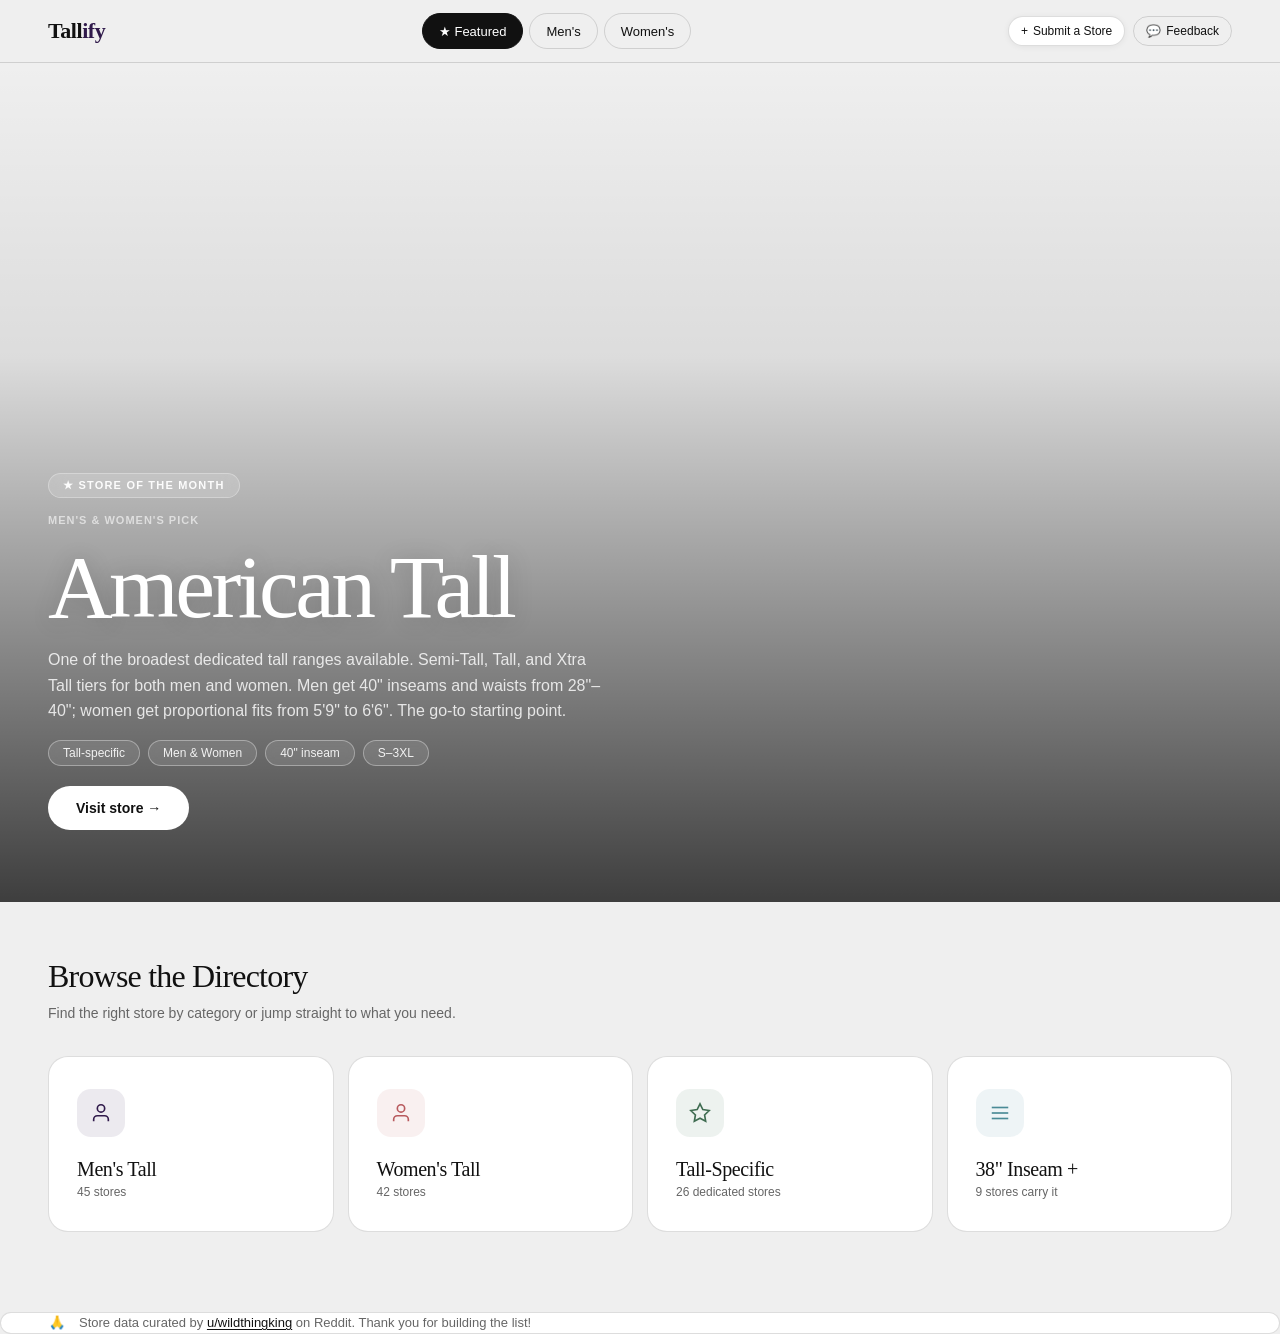
==== index.html @ 802a8b24 "Redirect index.html to directory and add .gitignore - index.html now redirects to tall-directory.htm" ====
<!DOCTYPE html>
<html lang="en">
<head>
    <meta charset="UTF-8">
    <meta http-equiv="refresh" content="0;url=tall-directory.html">
    <title>Tallfind - Redirecting</title>
</head>
<body>
    <p>Redirecting to <a href="tall-directory.html">Tallfind</a>...</p>
</body>
</html>
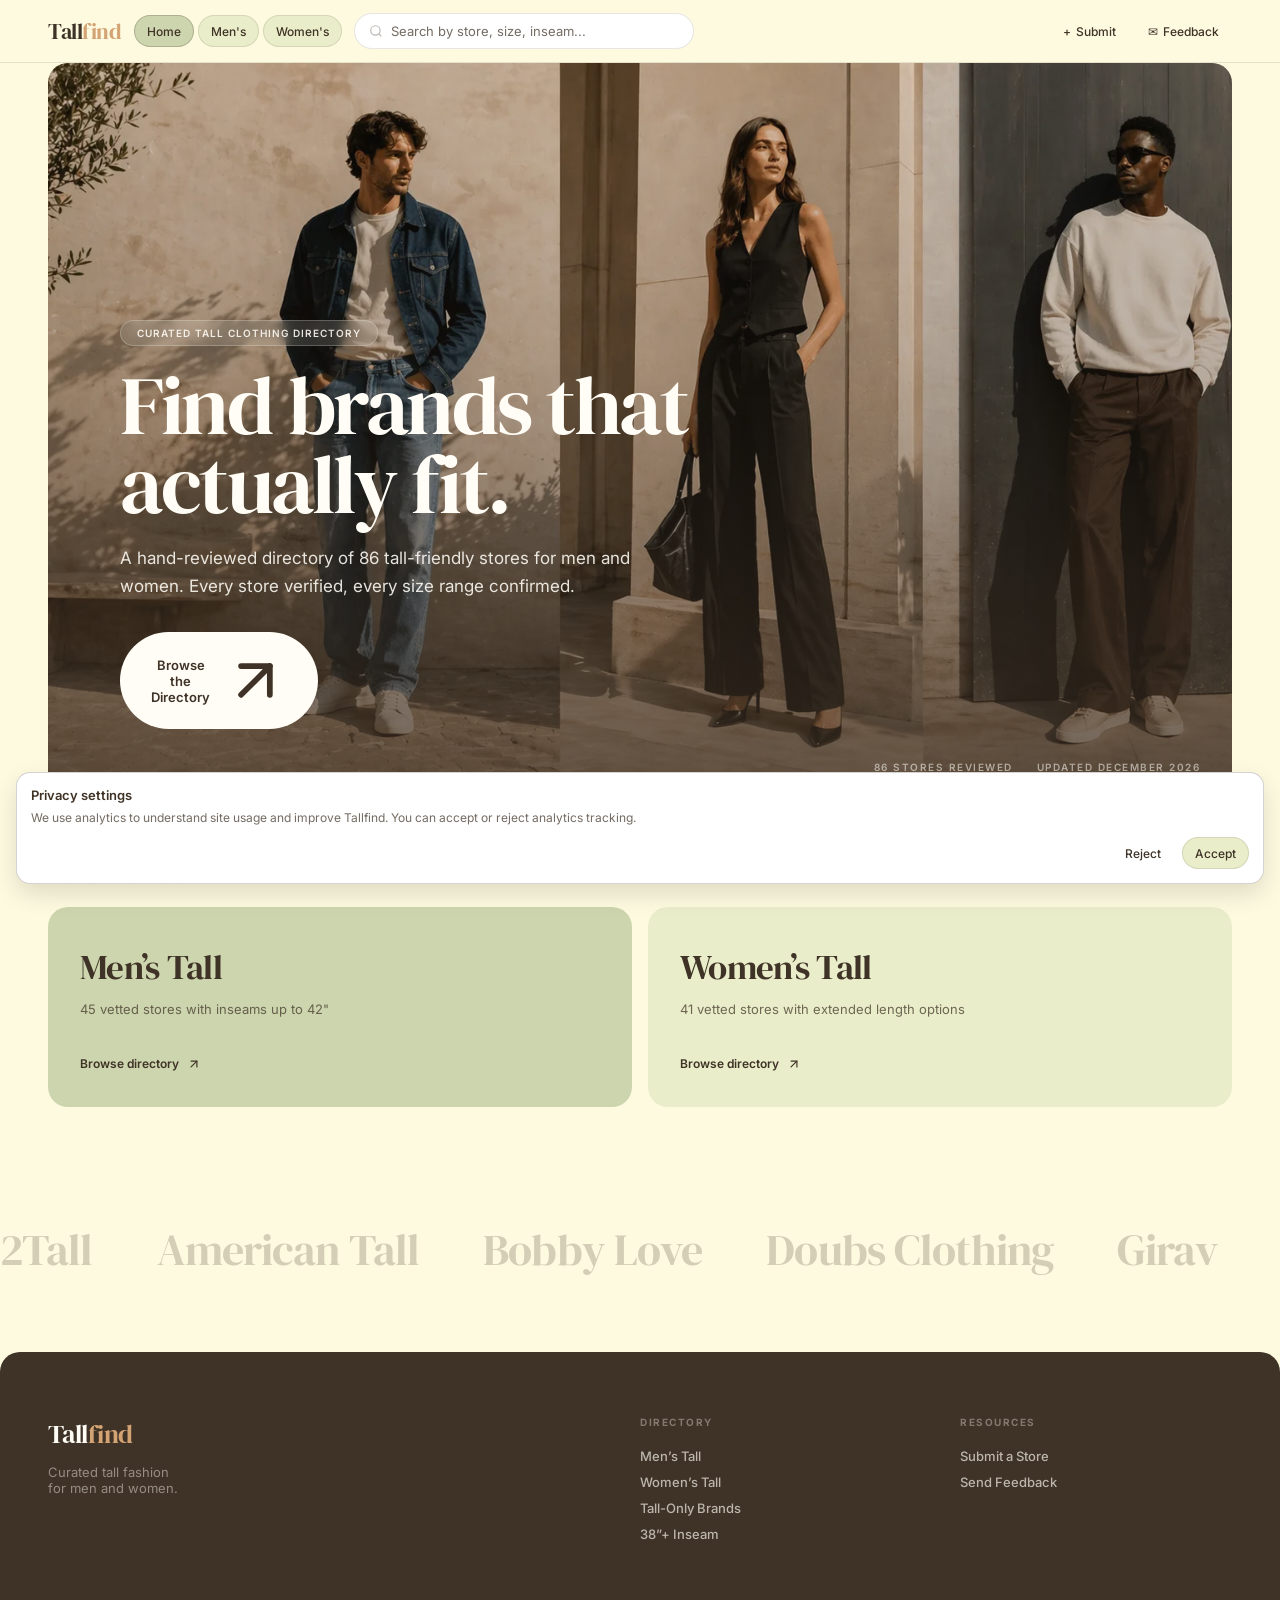
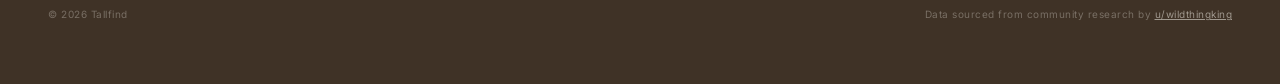
==== commit ad588e17: "Add affiliate URL transform and unified outbound-click tracking Scaffolds monetization without any u" ====
--- a/index.html
+++ b/index.html
@@ -2,10 +2,274 @@
 <html lang="en">
 <head>
     <meta charset="UTF-8">
-    <meta http-equiv="refresh" content="0;url=tall-directory.html">
-    <title>Tallfind - Redirecting</title>
+    <meta name="viewport" content="width=device-width, initial-scale=1.0">
+    <meta name="description" id="metaDesc" content="A hand-reviewed directory of tall-friendly clothing stores for men and women. Every store verified, every size range confirmed.">
+    <meta name="theme-color" content="#fefae0">
+    <link rel="canonical" href="https://tallfind.com/">
+    <meta property="og:title" content="Tallfind | Reviewed Tall Clothing Directory">
+    <meta property="og:description" id="ogDesc" content="A hand-reviewed directory of tall-friendly clothing stores for men and women. Every store verified, every size range confirmed.">
+    <meta property="og:type" content="website">
+    <meta property="og:url" content="https://tallfind.com/">
+    <meta property="og:image" content="https://tallfind.com/assets/og-image.jpg">
+    <meta property="og:image:width" content="1200">
+    <meta property="og:image:height" content="630">
+    <meta property="og:image:alt" content="Tall fashion — Tallfind directory preview">
+    <meta name="twitter:card" content="summary_large_image">
+    <meta name="twitter:title" content="Tallfind | Reviewed Tall Clothing Directory">
+    <meta name="twitter:description" content="A hand-reviewed directory of tall-friendly clothing stores for men and women. Every store verified, every size range confirmed.">
+    <meta name="twitter:image" content="https://tallfind.com/assets/og-image.jpg">
+    <link rel="icon" href="data:image/svg+xml,<svg xmlns='http://www.w3.org/2000/svg' viewBox='0 0 100 100'><text y='.9em' font-size='90'>📏</text></svg>">
+    <title>Tallfind | Reviewed Tall Clothing Directory</title>
+    <link rel="preconnect" href="https://fonts.googleapis.com">
+    <link rel="preconnect" href="https://fonts.gstatic.com" crossorigin>
+    <link href="https://fonts.googleapis.com/css2?family=DM+Serif+Display&family=Inter:wght@400;500;600&display=swap" rel="stylesheet" media="print" onload="this.media='all'">
+    <noscript><link href="https://fonts.googleapis.com/css2?family=DM+Serif+Display&family=Inter:wght@400;500;600&display=swap" rel="stylesheet"></noscript>
+    <!-- Google tag (gtag.js) -->
+    <script async src="https://www.googletagmanager.com/gtag/js?id=G-98C0R7CN01"></script>
+    <script>
+        window.dataLayer = window.dataLayer || [];
+        function gtag() { dataLayer.push(arguments); }
+        gtag('js', new Date());
+        gtag('consent', 'default', {
+            ad_storage: 'denied',
+            analytics_storage: 'denied',
+            ad_user_data: 'denied',
+            ad_personalization: 'denied'
+        });
+    </script>
+    <link rel="stylesheet" href="assets/styles.css">
 </head>
 <body>
-    <p>Redirecting to <a href="tall-directory.html">Tallfind</a>...</p>
+
+<header>
+    <button class="logo" onclick="switchTab('home');window.scrollTo(0,0)" aria-label="Tallfind home">Tall<em>find</em></button>
+    <nav class="header-nav" role="tablist" aria-label="Directory sections">
+        <button class="pill pill-sm on" id="tab-home"  role="tab" aria-selected="true"  onclick="switchTab('home')">Home</button>
+        <button class="pill pill-sm"    id="tab-men"   role="tab" aria-selected="false" onclick="switchTab('men')">Men's</button>
+        <button class="pill pill-sm"    id="tab-women" role="tab" aria-selected="false" onclick="switchTab('women')">Women's</button>
+    </nav>
+    <div class="search-wrap">
+        <svg width="14" height="14" viewBox="0 0 24 24" fill="none" stroke="currentColor" stroke-width="2" aria-hidden="true"><circle cx="11" cy="11" r="8"/><path d="m21 21-4.35-4.35"/></svg>
+        <label for="searchInput" class="sr-only">Search stores</label>
+        <input type="text" id="searchInput" placeholder="Search by store, size, inseam...">
+    </div>
+    <div class="header-actions">
+        <button class="pill pill-ghost pill-sm" onclick="openModal()">+<span class="btn-label"> Submit</span></button>
+        <button class="pill pill-ghost pill-sm" onclick="openFeedback()">&#x2709;<span class="btn-label"> Feedback</span></button>
+    </div>
+</header>
+
+<!-- HOMEPAGE -->
+<div id="homepageSection">
+    <div id="homepageContent">
+        <noscript>
+            <div class="wrap" style="padding-top:32px">
+                <h1 style="font-family:var(--serif);font-size:2.4rem;letter-spacing:-0.03em;margin-bottom:12px">Find tall clothing brands that actually fit.</h1>
+                <p style="color:var(--muted);max-width:600px;line-height:1.6">A hand-reviewed directory of tall-friendly clothing stores for men and women. Every store verified, every size range confirmed. Enable JavaScript to browse the full directory.</p>
+            </div>
+        </noscript>
+    </div>
+</div>
+
+<div class="wrap">
+    <!-- DIRECTORY -->
+    <main id="mainContent" style="display:none">
+        <div class="dir-hero">
+            <h1 class="dir-title" id="dirTitle">Men's Tall</h1>
+            <p class="dir-meta" id="dirMeta"></p>
+        </div>
+
+        <div class="toolbar">
+            <div class="filter-pills">
+                <button class="pill pill-sm on"  id="f-all"          onclick="toggleFilter('all')">All</button>
+                <button class="pill pill-sm"     id="f-tallSpecific"  onclick="toggleFilter('tallSpecific')">Tall-Only ★</button>
+                <button class="pill pill-sm"     id="f-hasTops"       onclick="toggleFilter('hasTops')">Tops</button>
+                <button class="pill pill-sm"     id="f-hasBottoms"    onclick="toggleFilter('hasBottoms')">Bottoms</button>
+                <button class="pill pill-sm"     id="f-favorites"     onclick="toggleFilter('favorites')">&#x2665; Saved</button>
+            </div>
+            <div class="toolbar-right">
+                <label class="sr-only" for="sortSelect">Sort stores</label>
+                <select id="sortSelect" class="form-select sort-select" aria-label="Sort stores">
+                    <option value="tall">Tall-only first</option>
+                    <option value="az">A–Z (flat)</option>
+                    <option value="inseam">Longest inseam</option>
+                </select>
+                <span class="store-count" id="storeCount"></span>
+                <button class="clear-btn" id="clearBtn" style="display:none" onclick="clearFilters()">Clear all</button>
+            </div>
+        </div>
+
+        <div class="inseam-row" id="inseamRow">
+            <span class="inseam-label">Min. inseam</span>
+            <button class="pill pill-sm on" data-ins="0"  onclick="setInseam(0)">Any</button>
+            <button class="pill pill-sm"    data-ins="34" onclick="setInseam(34)">34"+</button>
+            <button class="pill pill-sm"    data-ins="36" onclick="setInseam(36)">36"+</button>
+            <button class="pill pill-sm"    data-ins="38" onclick="setInseam(38)">38"+</button>
+            <button class="pill pill-sm"    data-ins="40" onclick="setInseam(40)">40"+</button>
+            <button class="pill pill-sm"    data-ins="42" onclick="setInseam(42)">42"+</button>
+        </div>
+
+        <div class="grid" id="storeGrid"></div>
+        <div class="no-results" id="noResults" style="display:none">No stores match your current filters. Try broadening your search or <button class="text-link" onclick="clearFilters()">clearing all filters</button>.</div>
+    </main>
+</div>
+
+<!-- SUBMIT MODAL -->
+<div class="modal-overlay" id="modalOverlay" aria-hidden="true" role="dialog" aria-labelledby="modalTitle">
+    <div class="modal">
+        <div class="modal-header">
+            <h2 class="modal-title" id="modalTitle">Submit a Store</h2>
+            <button class="modal-close" aria-label="Close" onclick="closeModal()">&#xd7;</button>
+        </div>
+        <p class="modal-sub">Know a store with genuine tall sizing that we're missing? Submit it below and our team will review it for inclusion.</p>
+        <div id="formSuccess" class="form-success">
+            Thank you!
+            <p>We'll review this store and add it to the directory if it meets our criteria.</p>
+        </div>
+        <form id="submitForm" action="https://formspree.io/f/mojpvnol" method="POST">
+            <div class="form-row">
+                <div class="form-group">
+                    <label class="form-label">Store Name *</label>
+                    <input class="form-input" name="store_name" placeholder="e.g. Gap" required>
+                </div>
+                <div class="form-group">
+                    <label class="form-label">Website URL *</label>
+                    <input class="form-input" name="url" type="url" placeholder="https://..." required>
+                </div>
+            </div>
+            <div class="form-row">
+                <div class="form-group">
+                    <label class="form-label">Section</label>
+                    <select class="form-select" name="section">
+                        <option value="men">Men's</option>
+                        <option value="women">Women's</option>
+                        <option value="both">Both</option>
+                    </select>
+                </div>
+                <div class="form-group">
+                    <label class="form-label">Max Inseam / Bottom Sizes</label>
+                    <input class="form-input" name="inseam" placeholder='e.g. 38" or sizes 0-20'>
+                </div>
+            </div>
+            <div class="form-group">
+                <label class="form-label">Tall Top Sizes</label>
+                <input class="form-input" name="top_sizes" placeholder="e.g. Tall S-3XL">
+            </div>
+            <label class="form-check">
+                <input type="checkbox" name="tall_specific" value="yes">
+                <span>This store is tall-specific (entire store designed for tall people)</span>
+            </label>
+            <div class="form-group">
+                <label class="form-label">Notes</label>
+                <textarea class="form-textarea" name="notes" placeholder="Anything else worth knowing: quality, selection gaps, international shipping, etc."></textarea>
+            </div>
+            <button type="submit" class="form-submit">Submit Store</button>
+            <p class="form-note">All submissions are reviewed before being added. No account required.</p>
+        </form>
+    </div>
+</div>
+
+<!-- FEEDBACK MODAL -->
+<div class="modal-overlay" id="feedbackOverlay" aria-hidden="true" role="dialog" aria-labelledby="feedbackTitle">
+    <div class="modal">
+        <div class="modal-header">
+            <h2 class="modal-title" id="feedbackTitle">Site Feedback</h2>
+            <button class="modal-close" aria-label="Close" onclick="closeFeedback()">&#xd7;</button>
+        </div>
+        <p class="modal-sub">Found an error, missing a store, or have an idea to improve Tallfind? We'd love to hear it.</p>
+        <div id="feedbackSuccess" class="form-success">
+            Feedback received
+            <p>Thank you for helping improve Tallfind.</p>
+        </div>
+        <form id="feedbackForm" action="https://formspree.io/f/xgopvljl" method="POST">
+            <input type="hidden" name="_subject" value="Tallfind Feedback">
+            <div class="form-group">
+                <label class="form-label">What kind of feedback?</label>
+                <select class="form-select" name="type">
+                    <option value="suggestion">Suggestion</option>
+                    <option value="missing_store">Missing store</option>
+                    <option value="wrong_info">Wrong info</option>
+                    <option value="bug">Bug or broken link</option>
+                    <option value="other">Other</option>
+                </select>
+            </div>
+            <div class="form-group">
+                <label class="form-label">Your feedback *</label>
+                <textarea class="form-textarea" name="feedback" placeholder="Tell us what's on your mind..." required></textarea>
+            </div>
+            <div class="form-group">
+                <label class="form-label">Email (optional, if you'd like a reply)</label>
+                <input class="form-input" name="email" type="email" placeholder="you@example.com">
+            </div>
+            <button type="submit" class="form-submit">Send Feedback</button>
+        </form>
+    </div>
+</div>
+
+<!-- CONSENT BANNER -->
+<div id="consentBanner" class="consent-banner" role="dialog" aria-live="polite" aria-label="Analytics consent">
+    <div class="consent-title">Privacy settings</div>
+    <div class="consent-text">
+        We use analytics to understand site usage and improve Tallfind. You can accept or reject analytics tracking.
+    </div>
+    <div class="consent-actions">
+        <button id="consentReject" class="pill pill-sm pill-ghost" type="button">Reject</button>
+        <button id="consentAccept" class="pill pill-sm" type="button">Accept</button>
+    </div>
+</div>
+
+<script>
+    (function () {
+        var KEY = 'tallfind_analytics_consent';
+        var GA_ID = 'G-98C0R7CN01';
+        var banner = document.getElementById('consentBanner');
+        var configured = false;
+
+        function hideBanner() {
+            if (banner) banner.classList.remove('open');
+        }
+
+        function configureGA() {
+            if (configured) return;
+            configured = true;
+            gtag('config', GA_ID);
+        }
+
+        function setConsent(choice) {
+            localStorage.setItem(KEY, choice);
+            if (choice === 'accepted') {
+                gtag('consent', 'update', {
+                    analytics_storage: 'granted'
+                });
+                configureGA();
+            } else {
+                gtag('consent', 'update', {
+                    ad_storage: 'denied',
+                    analytics_storage: 'denied',
+                    ad_user_data: 'denied',
+                    ad_personalization: 'denied'
+                });
+            }
+            hideBanner();
+        }
+
+        var saved = localStorage.getItem(KEY);
+        if (saved === 'accepted') {
+            setConsent('accepted');
+        } else if (saved === 'rejected') {
+            setConsent('rejected');
+        } else if (banner) {
+            banner.classList.add('open');
+        }
+
+        var acceptBtn = document.getElementById('consentAccept');
+        var rejectBtn = document.getElementById('consentReject');
+        if (acceptBtn) acceptBtn.addEventListener('click', function () { setConsent('accepted'); });
+        if (rejectBtn) rejectBtn.addEventListener('click', function () { setConsent('rejected'); });
+    })();
+</script>
+
+<script src="assets/affiliate.js"></script>
+<script src="assets/app.js"></script>
 </body>
 </html>
--- a/assets/styles.css
+++ b/assets/styles.css
@@ -0,0 +1,517 @@
+:root {
+            --bg: #fefae0;
+            --surface: #ffffff;
+            --text: #3f3226;
+            --muted: rgba(63,50,38,0.72);
+            --border: rgba(63,50,38,0.12);
+            --border-strong: rgba(63,50,38,0.22);
+            --sage: #ccd5ae;
+            --beige: #e9edc9;
+            --papaya: #faedcd;
+            --bronze: #d4a373;
+            --serif: 'DM Serif Display', serif;
+            --sans: 'Inter', sans-serif;
+            --pill: 999px;
+            --card-r: 20px;
+            --transition: transform 0.25s cubic-bezier(0.2,0.8,0.2,1),
+                          background-color 0.25s cubic-bezier(0.2,0.8,0.2,1),
+                          border-color 0.25s cubic-bezier(0.2,0.8,0.2,1),
+                          color 0.25s cubic-bezier(0.2,0.8,0.2,1);
+        }
+        *, *::before, *::after { box-sizing: border-box; margin: 0; padding: 0; }
+        .sr-only { position: absolute; width: 1px; height: 1px; padding: 0; margin: -1px; overflow: hidden; clip: rect(0,0,0,0); border: 0; }
+        body {
+            background: var(--bg); color: var(--text);
+            font-family: var(--sans); -webkit-font-smoothing: antialiased;
+            min-height: 100vh; padding-top: 63px;
+        }
+        .wrap { max-width: 1280px; margin: 0 auto; padding: 0 48px; }
+
+        /* ── PILLS ─────────────────────────────── */
+        .pill {
+            display: inline-flex; align-items: center; justify-content: center; gap: 5px;
+            height: 36px; padding: 0 14px; border-radius: var(--pill);
+            font-family: var(--sans); font-size: 12px; font-weight: 500;
+            border: 1px solid var(--border); background: var(--beige); color: var(--text);
+            cursor: pointer; transition: var(--transition); white-space: nowrap;
+            text-decoration: none; user-select: none;
+        }
+        .pill:hover { border-color: var(--border-strong); background: var(--papaya); }
+        .pill.on   { background: var(--sage); border-color: var(--border-strong); }
+        .pill-sm   { height: 32px; padding: 0 12px; font-size: 12px; }
+        .pill-ghost { background: transparent; border-color: transparent; }
+        .pill-ghost:hover { background: var(--papaya); border-color: var(--border); }
+
+        /* ── HEADER ────────────────────────────── */
+        header {
+            display: flex; align-items: center;
+            padding: 0 48px; gap: 12px; height: 63px;
+            position: fixed; top: 0; left: 0; right: 0; z-index: 200;
+            background: var(--bg); border-bottom: 1px solid var(--border);
+        }
+        .logo {
+            font-family: var(--serif); font-weight: 400; font-size: 22px;
+            letter-spacing: -0.02em; color: var(--text); background: none;
+            border: none; cursor: pointer; padding: 0; text-decoration: none;
+            flex-shrink: 0;
+        }
+        .logo em { color: var(--bronze); font-style: normal; }
+        .header-nav { display: flex; gap: 4px; flex-shrink: 0; }
+        .search-wrap {
+            display: flex; align-items: center; gap: 8px;
+            height: 36px; padding: 0 14px; border-radius: var(--pill);
+            border: 1px solid var(--border); background: var(--surface);
+            transition: var(--transition); flex: 1; max-width: 340px;
+        }
+        .search-wrap:focus-within { border-color: var(--bronze); background: #fffdf6; }
+        .search-wrap svg { opacity: 0.35; flex-shrink: 0; }
+        .search-wrap input {
+            border: none; outline: none; background: transparent;
+            font-family: var(--sans); font-size: 13px; color: var(--text);
+            width: 100%; min-width: 0;
+        }
+        .search-wrap input::placeholder { color: var(--muted); }
+        .header-actions { display: flex; align-items: center; gap: 6px; margin-left: auto; flex-shrink: 0; }
+
+        /* ── HOMEPAGE ──────────────────────────── */
+        #homepageSection { overflow: hidden; }
+
+        .hp-hero-section {
+            padding: 0 clamp(16px, 4vw, 48px);
+            margin-bottom: 72px;
+        }
+        .hp-hero {
+            position: relative; width: 100%; height: 82vh; min-height: 520px;
+            border-radius: var(--card-r); overflow: hidden; background: #d9d0c4;
+        }
+        .hp-hero-pic { display: contents; }
+        .hp-hero-img {
+            width: 100%; height: 100%; object-fit: cover;
+            object-position: center 30%;
+            filter: brightness(0.96) saturate(0.95);
+        }
+        .hp-hero-overlay {
+            position: absolute; inset: 0; pointer-events: none;
+            background: linear-gradient(to bottom, rgba(63,50,38,0.08) 0%, rgba(63,50,38,0.22) 40%, rgba(63,50,38,0.72) 100%);
+        }
+        .hp-hero-content {
+            position: absolute; inset: 0;
+            display: flex; flex-direction: column; justify-content: flex-end;
+            padding: clamp(28px, 6vw, 72px); color: #fffdf6;
+        }
+        .hp-hero-content h1 {
+            font-family: var(--serif); font-weight: 400;
+            font-size: clamp(2.6rem, 7vw, 5.2rem);
+            line-height: 0.95; letter-spacing: -0.03em;
+            max-width: 700px; margin-bottom: 20px;
+        }
+        .hp-hero-content p {
+            font-size: clamp(14px, 1.6vw, 17px); max-width: 520px;
+            opacity: 0.88; line-height: 1.65; margin-bottom: 32px;
+        }
+        .hp-pill {
+            display: inline-flex; align-items: center; gap: 8px;
+            padding: 6px 16px; border-radius: var(--pill);
+            font-size: 10px; font-weight: 600; letter-spacing: 0.1em; text-transform: uppercase;
+            background: rgba(255,253,246,0.14); border: 1px solid rgba(255,253,246,0.22);
+            backdrop-filter: blur(6px); color: rgba(255,253,246,0.88);
+            width: fit-content; margin-bottom: 20px;
+        }
+        .hp-cta {
+            display: inline-flex; align-items: center; gap: 8px;
+            padding: 14px 28px; border-radius: var(--pill);
+            font-family: var(--sans); font-size: 13px; font-weight: 600;
+            background: #fffdf6; color: var(--text); border: none;
+            cursor: pointer; transition: transform 0.2s, opacity 0.2s;
+            width: fit-content; text-decoration: none;
+        }
+        .hp-cta:hover { transform: translateY(-2px); opacity: 0.95; }
+        .hp-hero-meta {
+            position: absolute; bottom: 28px; right: 32px;
+            display: flex; gap: 24px;
+            font-size: 10px; text-transform: uppercase; letter-spacing: 0.15em;
+            font-weight: 600; color: rgba(255,253,246,0.55);
+        }
+
+        /* Section labels */
+        .hp-section-label {
+            max-width: 1280px; margin: 0 auto; padding: 0 48px 20px;
+            font-size: 11px; font-weight: 600; text-transform: uppercase;
+            letter-spacing: 0.12em; color: var(--bronze);
+            display: flex; align-items: center; gap: 14px;
+        }
+        .hp-section-label::after {
+            content: ''; flex: 1; height: 1px; background: var(--border);
+        }
+
+        /* Browse cards */
+        .hp-browse-grid {
+            max-width: 1280px; margin: 0 auto; padding: 0 48px 80px;
+            display: grid; grid-template-columns: 1fr 1fr; gap: 16px;
+        }
+        .hp-browse-card {
+            border-radius: var(--card-r); cursor: pointer;
+            padding: 36px 32px; display: flex; flex-direction: column;
+            justify-content: space-between; min-height: 200px;
+            transition: var(--transition); text-decoration: none; color: var(--text);
+        }
+        .hp-browse-card:hover { transform: translateY(-3px); }
+        .hp-browse-card-sage { background: var(--sage); }
+        .hp-browse-card-sand { background: var(--beige); }
+        .hp-browse-card-sage:hover { background: #c2ca9f; }
+        .hp-browse-card-sand:hover { background: #e3e8bf; }
+        .hp-browse-card h2 {
+            font-family: var(--serif); font-size: clamp(1.6rem, 3vw, 2.2rem);
+            font-weight: 400; letter-spacing: -0.02em; margin-bottom: 8px;
+        }
+        .hp-browse-card p {
+            font-size: 13px; color: var(--muted); line-height: 1.6; margin-bottom: 20px;
+        }
+        .hp-browse-cta {
+            display: inline-flex; align-items: center; gap: 8px;
+            font-size: 12px; font-weight: 600; margin-top: auto;
+        }
+        .hp-browse-cta svg { width: 14px; height: 14px; transition: transform 0.18s; }
+        .hp-browse-card:hover .hp-browse-cta svg { transform: translate(2px, -2px); }
+
+
+
+        /* Brand marquee */
+        .hp-marquee { overflow: hidden; padding: 32px 0 72px; }
+        .hp-marquee-track {
+            display: flex; white-space: nowrap; gap: 64px;
+            width: max-content;
+            animation: hp-scroll 60s linear infinite;
+            will-change: transform;
+        }
+        .hp-brand {
+            font-family: var(--serif); font-size: 44px; font-weight: 400;
+            color: var(--border-strong); letter-spacing: -0.02em;
+            transition: color 0.3s; flex-shrink: 0;
+        }
+        .hp-brand:hover { color: var(--bronze); }
+        @keyframes hp-scroll {
+            0% { transform: translateX(0); }
+            100% { transform: translateX(-50%); }
+        }
+
+        /* Footer */
+        .hp-footer {
+            background: var(--text); color: #fffdf6;
+            padding: clamp(40px, 5vw, 64px) clamp(24px, 4vw, 48px);
+            border-radius: var(--card-r) var(--card-r) 0 0;
+        }
+        .hp-footer-inner { max-width: 1280px; margin: 0 auto; }
+        .hp-footer-grid {
+            display: grid; grid-template-columns: 2fr 1fr 1fr;
+            gap: 48px;
+        }
+        .hp-footer-logo {
+            font-family: var(--serif); font-size: 26px; font-weight: 400;
+            letter-spacing: -0.02em;
+        }
+        .hp-footer-logo em { color: var(--bronze); font-style: normal; }
+        .hp-footer-brand p {
+            margin-top: 12px; font-size: 13px; color: rgba(255,253,246,0.45);
+        }
+        .hp-footer-col h5 {
+            font-size: 10px; text-transform: uppercase; letter-spacing: 0.15em;
+            margin-bottom: 20px; color: rgba(255,253,246,0.35);
+        }
+        .hp-footer-col ul { list-style: none; }
+        .hp-footer-col li {
+            margin-bottom: 10px; font-size: 13px; font-weight: 500;
+            color: rgba(255,253,246,0.65); cursor: pointer; transition: color 0.15s;
+        }
+        .hp-footer-col li:hover { color: #fffdf6; }
+        .hp-footer-bottom {
+            display: flex; justify-content: space-between; margin-top: 56px;
+            font-size: 10px; color: rgba(255,253,246,0.3); letter-spacing: 0.05em;
+        }
+        .text-link {
+            background: none; border: none; font: inherit; color: var(--text);
+            text-decoration: underline; text-underline-offset: 2px;
+            cursor: pointer; padding: 0;
+        }
+        .text-link:hover { color: var(--bronze); }
+
+        /* ── DIRECTORY HERO ────────────────────── */
+        .dir-hero { padding: 40px 0 32px; }
+        .dir-title {
+            font-family: var(--serif); font-weight: 400;
+            font-size: clamp(2rem, 4vw, 3rem);
+            line-height: 1.08; letter-spacing: -0.03em; margin-bottom: 10px;
+        }
+        .dir-meta { font-size: 14px; color: var(--muted); line-height: 1.6; max-width: 600px; }
+
+        /* ── TOOLBAR ───────────────────────────── */
+        .toolbar {
+            display: flex; justify-content: space-between; align-items: center;
+            gap: 14px; margin-bottom: 14px; flex-wrap: wrap;
+        }
+        .filter-pills { display: flex; gap: 6px; flex-wrap: wrap; }
+        .toolbar-right { display: flex; align-items: center; gap: 12px; flex-shrink: 0; }
+        select.sort-select {
+            width: auto;
+            min-width: 140px;
+            max-width: 200px;
+            height: 32px;
+            padding: 4px 10px;
+            font-size: 12px;
+            border-radius: var(--pill);
+        }
+        .store-count { font-size: 12px; color: var(--muted); font-weight: 500; white-space: nowrap; }
+        .clear-btn {
+            font-size: 12px; color: var(--muted); background: none; border: none;
+            font-family: var(--sans); cursor: pointer; text-decoration: underline;
+            text-underline-offset: 2px; padding: 0; transition: color 0.15s;
+        }
+        .clear-btn:hover { color: var(--text); }
+        .inseam-row {
+            display: flex; align-items: center; gap: 8px;
+            margin-bottom: 28px; flex-wrap: wrap;
+        }
+        .inseam-label { font-size: 12px; color: var(--muted); font-weight: 500; letter-spacing: 0.02em; }
+
+        /* ── GRID ──────────────────────────────── */
+        .grid {
+            display: grid;
+            grid-template-columns: repeat(auto-fill, minmax(300px, 1fr));
+            gap: 16px; padding-bottom: 80px;
+        }
+
+        /* ── SECTION BREAKS ───────────────────── */
+        .section-break {
+            grid-column: 1 / -1; padding: 24px 0 4px;
+            display: flex; align-items: center; gap: 16px;
+        }
+        .section-title {
+            font-family: var(--serif); font-size: 22px;
+            color: var(--bronze); letter-spacing: -0.02em; white-space: nowrap;
+        }
+        .section-line { height: 1px; flex: 1; background: var(--border); }
+
+        /* ── LINK CARD ────────────────────────── */
+        .card-wrap { position: relative; }
+        .link-card {
+            background: var(--surface); border-radius: var(--card-r);
+            padding: 24px; min-height: 180px;
+            display: flex; flex-direction: column;
+            text-decoration: none; color: inherit;
+            border: 1px solid var(--border);
+            transition: var(--transition); height: 100%;
+        }
+        .link-card:hover {
+            transform: translateY(-3px);
+            background: var(--papaya); border-color: var(--border-strong);
+        }
+        .link-card.featured-sage  { background: var(--sage); border-color: transparent; }
+        .link-card.featured-sand  { background: var(--beige); border-color: transparent; }
+        .link-card.featured-clay  { background: var(--papaya); border-color: transparent; }
+        .link-card.featured-sage:hover { background: #c2ca9f; }
+        .link-card.featured-sand:hover { background: #e3e8bf; }
+        .link-card.featured-clay:hover { background: #f3e0b9; }
+        .link-category {
+            font-size: 10px; font-weight: 600; text-transform: uppercase;
+            letter-spacing: 0.1em; color: var(--muted); margin-bottom: 10px;
+        }
+        .link-title {
+            font-family: var(--serif); font-size: 24px;
+            line-height: 1.08; letter-spacing: -0.02em; margin-bottom: 8px;
+        }
+        .link-description {
+            font-size: 13px; line-height: 1.6; color: var(--muted); margin-bottom: 14px;
+        }
+        .link-action {
+            display: inline-flex; align-items: center; gap: 8px;
+            font-size: 12px; font-weight: 600; margin-top: auto;
+        }
+        .link-action svg { width: 14px; height: 14px; flex-shrink: 0; transition: transform 0.18s; }
+        .link-card:hover .link-action svg { transform: translate(2px, -2px); }
+        .stats-row {
+            display: flex; flex-wrap: wrap; gap: 6px;
+            margin-top: 12px; padding-top: 12px;
+            border-top: 1px solid var(--border);
+        }
+        .link-card.featured-sage .stats-row,
+        .link-card.featured-sand .stats-row,
+        .link-card.featured-clay .stats-row { border-top-color: rgba(63,50,38,0.14); }
+        .stat {
+            font-size: 11px; font-weight: 500;
+            padding: 4px 10px; border-radius: var(--pill);
+            background: rgba(255,255,255,0.55); border: 1px solid rgba(63,50,38,0.1);
+        }
+        .link-card.featured-sage .stat,
+        .link-card.featured-sand .stat,
+        .link-card.featured-clay .stat { background: rgba(255,255,255,0.42); }
+        .stat-highlight { background: rgba(212,163,115,0.15); border-color: rgba(212,163,115,0.2); }
+
+        /* ── FAVORITES ────────────────────────── */
+        .fav-btn {
+            position: absolute; top: 14px; right: 14px; z-index: 10;
+            width: 28px; height: 28px; border-radius: 50%;
+            background: rgba(255,255,255,0.75); border: 1px solid var(--border);
+            display: flex; align-items: center; justify-content: center;
+            cursor: pointer; font-size: 13px; color: var(--muted);
+            transition: var(--transition); line-height: 1;
+        }
+        .fav-btn:hover { transform: scale(1.1); background: var(--surface); border-color: var(--border-strong); }
+        .fav-btn.active { color: #c0392b; border-color: #c0392b; background: var(--surface); }
+
+        .no-results { padding: 80px 0; text-align: center; color: var(--muted); font-size: 15px; }
+
+        /* ── FOCUS ────────────────────────────── */
+        .pill:focus-visible, .fav-btn:focus-visible, .modal-close:focus-visible,
+        .form-submit:focus-visible, .form-input:focus-visible, .form-select:focus-visible,
+        .form-textarea:focus-visible, .browse-card:focus-visible, .pick-card:focus-visible,
+        a.link-card:focus-visible, .logo:focus-visible, .featured-hz:focus-visible {
+            outline: 2px solid var(--bronze); outline-offset: 2px;
+        }
+
+        /* ── MODAL ─────────────────────────────── */
+        .modal-overlay {
+            position: fixed; inset: 0; background: rgba(63,50,38,0.4);
+            display: flex; align-items: center; justify-content: center;
+            z-index: 500; opacity: 0; pointer-events: none;
+            transition: opacity 0.2s;
+        }
+        .modal-overlay.open { opacity: 1; pointer-events: all; }
+        .modal {
+            background: var(--bg); width: 100%; max-width: 520px;
+            max-height: 90vh; overflow-y: auto;
+            margin: 20px; padding: 40px;
+            border: 1px solid var(--border); border-radius: var(--card-r);
+            transform: translateY(12px); transition: transform 0.2s;
+        }
+        .modal-overlay.open .modal { transform: translateY(0); }
+        .modal-header { display: flex; justify-content: space-between; align-items: flex-start; margin-bottom: 6px; }
+        .modal-title { font-family: var(--serif); font-size: 28px; font-weight: 400; letter-spacing: -0.02em; }
+        .modal-close {
+            background: none; border: 1px solid var(--border); width: 32px; height: 32px;
+            border-radius: 50%; cursor: pointer; font-size: 18px; color: var(--muted);
+            display: flex; align-items: center; justify-content: center; flex-shrink: 0;
+            transition: border-color 0.15s, color 0.15s;
+        }
+        .modal-close:hover { border-color: var(--text); color: var(--text); }
+        .modal-sub { font-size: 13px; color: var(--muted); margin-bottom: 28px; line-height: 1.5; }
+        .form-group { display: flex; flex-direction: column; gap: 6px; margin-bottom: 16px; }
+        .form-label { font-size: 11px; font-weight: 600; text-transform: uppercase; letter-spacing: 0.8px; color: var(--muted); }
+        .form-input, .form-select, .form-textarea {
+            width: 100%; padding: 10px 14px; border: 1px solid var(--border);
+            border-radius: var(--pill); background: var(--surface);
+            font-family: var(--sans); font-size: 13px; color: var(--text); outline: none;
+            transition: border-color 0.18s; -webkit-appearance: none;
+        }
+        .form-textarea { border-radius: 14px; resize: vertical; min-height: 80px; }
+        .form-input:focus, .form-select:focus, .form-textarea:focus { border-color: var(--text); }
+        .form-input::placeholder, .form-textarea::placeholder { color: var(--muted); }
+        .form-row { display: grid; grid-template-columns: 1fr 1fr; gap: 12px; }
+        .form-check { display: flex; align-items: center; gap: 10px; margin-bottom: 16px; cursor: pointer; }
+        .form-check input[type=checkbox] { width: 16px; height: 16px; accent-color: var(--bronze); cursor: pointer; }
+        .form-check span { font-size: 13px; }
+        .form-submit {
+            width: 100%; height: 44px; border-radius: var(--pill);
+            background: var(--sage); color: var(--text); border: none;
+            font-family: var(--sans); font-size: 14px; font-weight: 500;
+            cursor: pointer; transition: opacity 0.15s; margin-top: 8px;
+        }
+        .form-submit:hover { opacity: 0.85; }
+        .form-note { font-size: 11px; color: var(--muted); text-align: center; margin-top: 10px; line-height: 1.5; }
+        .form-note a { color: var(--text); }
+        .form-success {
+            text-align: center; padding: 24px 0;
+            font-family: var(--serif); font-size: 22px; font-weight: 500; display: none;
+        }
+        .form-success p { font-family: var(--sans); font-size: 13px; color: var(--muted); margin-top: 6px; font-weight: 400; }
+
+        /* ── CONSENT BANNER ───────────────────── */
+        .consent-banner {
+            position: fixed;
+            left: 16px;
+            right: 16px;
+            bottom: 16px;
+            z-index: 1000;
+            background: var(--surface);
+            border: 1px solid var(--border-strong);
+            border-radius: 14px;
+            box-shadow: 0 10px 24px rgba(0, 0, 0, 0.12);
+            padding: 14px;
+            display: none;
+        }
+        .consent-banner.open { display: block; }
+        .consent-title {
+            font-size: 13px;
+            font-weight: 600;
+            margin-bottom: 6px;
+        }
+        .consent-text {
+            font-size: 12px;
+            color: var(--muted);
+            line-height: 1.5;
+            margin-bottom: 10px;
+        }
+        .consent-actions {
+            display: flex;
+            gap: 8px;
+            justify-content: flex-end;
+            flex-wrap: wrap;
+        }
+
+        /* ── RESPONSIVE ────────────────────────── */
+        @media (max-width: 900px) {
+            .wrap { padding: 0 24px; }
+            header {
+                flex-wrap: wrap; height: auto;
+                padding: 10px 24px; gap: 8px;
+            }
+            .logo { order: 1; }
+            .search-wrap { order: 2; flex: 1; max-width: none; height: 34px; }
+            .header-actions { order: 3; margin-left: 0; }
+            .header-nav { order: 4; width: 100%; justify-content: center; gap: 4px; }
+            body { padding-top: 100px; }
+            .btn-label { display: none; }
+            .hp-browse-grid { padding: 0 24px 60px; }
+            .hp-section-label { padding: 0 24px 20px; }
+            .hp-footer-grid { grid-template-columns: 1fr 1fr; gap: 32px; }
+            .modal { padding: 28px; margin: 12px; }
+            .form-row { grid-template-columns: 1fr; }
+        }
+
+        @media (max-width: 640px) {
+            header { padding: 10px 16px; }
+            .wrap { padding: 0 16px; }
+
+            .hp-hero-section { padding: 0 16px; margin-bottom: 48px; }
+            .hp-hero { height: 70vh; min-height: 420px; }
+            .hp-marquee-track { animation-duration: 45s; }
+            .hp-browse-grid { grid-template-columns: 1fr; padding: 0 16px 48px; }
+            .hp-section-label { padding: 0 16px 16px; }
+            .hp-marquee { padding: 20px 0 48px; }
+            .hp-footer-grid { grid-template-columns: 1fr; gap: 28px; }
+
+            .dir-title { font-size: 2rem; }
+            .toolbar { flex-direction: column; align-items: flex-start; gap: 10px; }
+            .toolbar-right { width: 100%; justify-content: space-between; }
+            .grid { grid-template-columns: 1fr; }
+        }
+
+        @media (max-width: 480px) {
+            header { padding: 8px 12px; }
+            .logo { font-size: 19px; }
+            .search-wrap { height: 32px; padding: 0 10px; }
+            .search-wrap input { font-size: 12px; }
+            .hp-hero { height: 60vh; min-height: 360px; }
+            .hp-hero-content h1 { font-size: 2rem; }
+            .hp-hero-meta { display: none; }
+            .hp-marquee-track { animation-duration: 35s; }
+            .hp-browse-card { padding: 28px 24px; min-height: 160px; }
+            .hp-brand { font-size: 32px; }
+            .dir-title { font-size: 1.7rem; }
+            .inseam-row { flex-wrap: wrap; }
+            .consent-banner {
+                left: 10px;
+                right: 10px;
+                bottom: 10px;
+                padding: 12px;
+            }
+        }
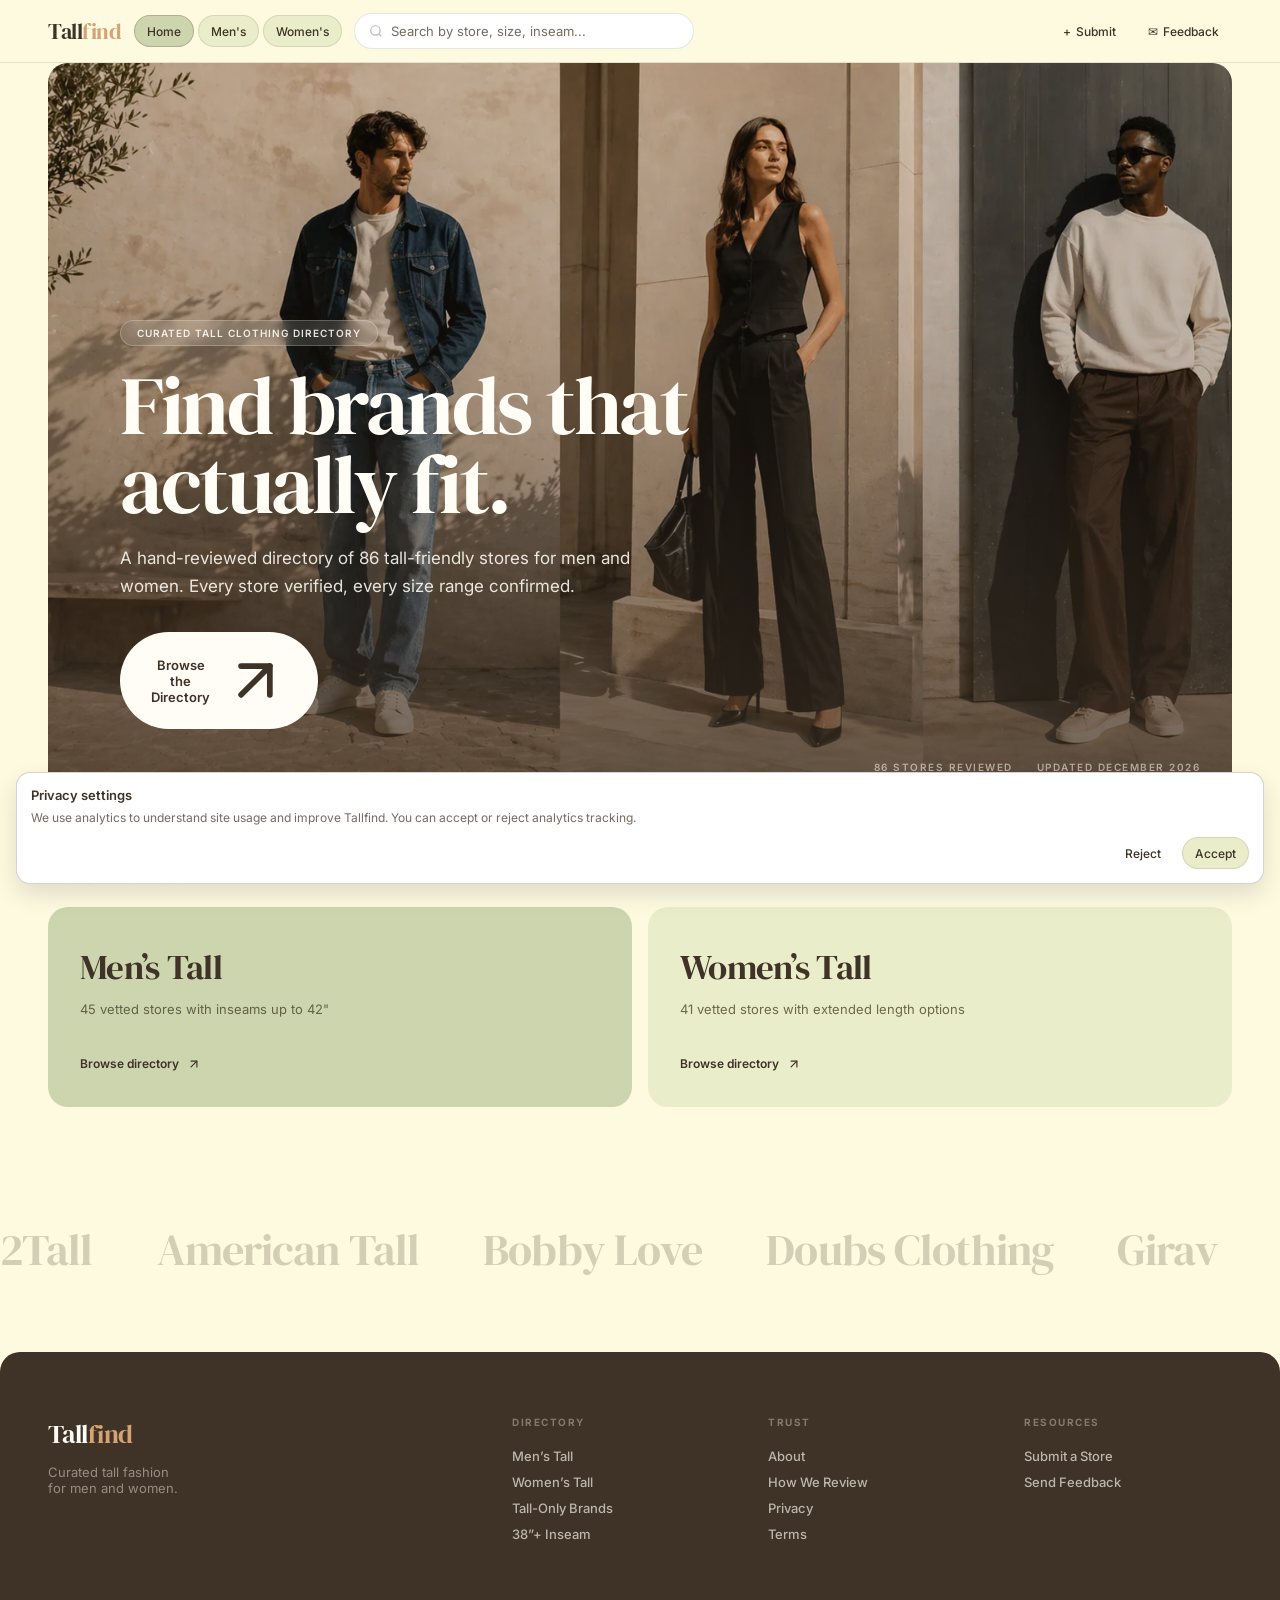
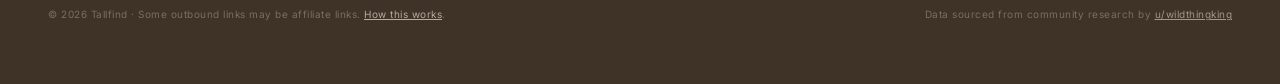
==== commit ac5130ff: "Add trust pages, shared chrome, Org schema, sitemap expansion New static pages, each with its own SE" ====
--- a/index.html
+++ b/index.html
@@ -20,6 +20,17 @@
     <meta name="twitter:image" content="https://tallfind.com/assets/og-image.jpg">
     <link rel="icon" href="data:image/svg+xml,<svg xmlns='http://www.w3.org/2000/svg' viewBox='0 0 100 100'><text y='.9em' font-size='90'>📏</text></svg>">
     <title>Tallfind | Reviewed Tall Clothing Directory</title>
+    <script type="application/ld+json">
+    {
+        "@context": "https://schema.org",
+        "@type": "Organization",
+        "name": "Tallfind",
+        "url": "https://tallfind.com/",
+        "logo": "https://tallfind.com/assets/og-image.jpg",
+        "description": "A hand-reviewed directory of clothing brands with real tall sizing for men and women.",
+        "sameAs": []
+    }
+    </script>
     <link rel="preconnect" href="https://fonts.googleapis.com">
     <link rel="preconnect" href="https://fonts.gstatic.com" crossorigin>
     <link href="https://fonts.googleapis.com/css2?family=DM+Serif+Display&family=Inter:wght@400;500;600&display=swap" rel="stylesheet" media="print" onload="this.media='all'">
--- a/assets/styles.css
+++ b/assets/styles.css
@@ -203,9 +203,11 @@
         }
         .hp-footer-inner { max-width: 1280px; margin: 0 auto; }
         .hp-footer-grid {
-            display: grid; grid-template-columns: 2fr 1fr 1fr;
+            display: grid; grid-template-columns: 2fr repeat(3, 1fr);
             gap: 48px;
         }
+        .hp-footer-col a { color: inherit; text-decoration: none; }
+        .hp-footer-col a:hover { color: #fffdf6; }
         .hp-footer-logo {
             font-family: var(--serif); font-size: 26px; font-weight: 400;
             letter-spacing: -0.02em;
@@ -359,6 +361,25 @@
         .fav-btn.active { color: #c0392b; border-color: #c0392b; background: var(--surface); }
 
         .no-results { padding: 80px 0; text-align: center; color: var(--muted); font-size: 15px; }
+
+        /* ── PROSE (trust + landing pages) ─────── */
+        .prose { max-width: 720px; margin: 0 auto; padding: 48px 0 80px; font-size: 16px; line-height: 1.7; color: var(--text); }
+        .prose .eyebrow { font-size: 11px; font-weight: 600; text-transform: uppercase; letter-spacing: 0.12em; color: var(--bronze); margin-bottom: 12px; }
+        .prose h1 { font-family: var(--serif); font-weight: 400; font-size: clamp(2.2rem, 4.5vw, 3.2rem); line-height: 1.08; letter-spacing: -0.03em; margin-bottom: 20px; }
+        .prose h2 { font-family: var(--serif); font-weight: 400; font-size: clamp(1.6rem, 3vw, 2rem); line-height: 1.15; letter-spacing: -0.02em; margin: 48px 0 14px; }
+        .prose h3 { font-size: 1.05rem; font-weight: 600; margin: 28px 0 8px; }
+        .prose p { margin-bottom: 18px; color: rgba(63,50,38,0.88); }
+        .prose ul, .prose ol { margin: 0 0 18px 22px; color: rgba(63,50,38,0.88); }
+        .prose li { margin-bottom: 6px; }
+        .prose a { color: var(--text); text-decoration: underline; text-underline-offset: 2px; }
+        .prose a:hover { color: var(--bronze); }
+        .prose .lede { font-size: 18px; line-height: 1.6; color: rgba(63,50,38,0.85); margin-bottom: 28px; }
+        .prose .meta { font-size: 12px; color: var(--muted); margin-top: -8px; margin-bottom: 32px; }
+        .prose .callout { background: var(--papaya); border-radius: 14px; padding: 18px 22px; margin: 24px 0; border: 1px solid var(--border); }
+        .prose .callout p:last-child { margin-bottom: 0; }
+        @media (max-width: 640px) {
+            .prose { padding: 28px 0 60px; font-size: 15px; }
+        }
 
         /* ── FOCUS ────────────────────────────── */
         .pill:focus-visible, .fav-btn:focus-visible, .modal-close:focus-visible,
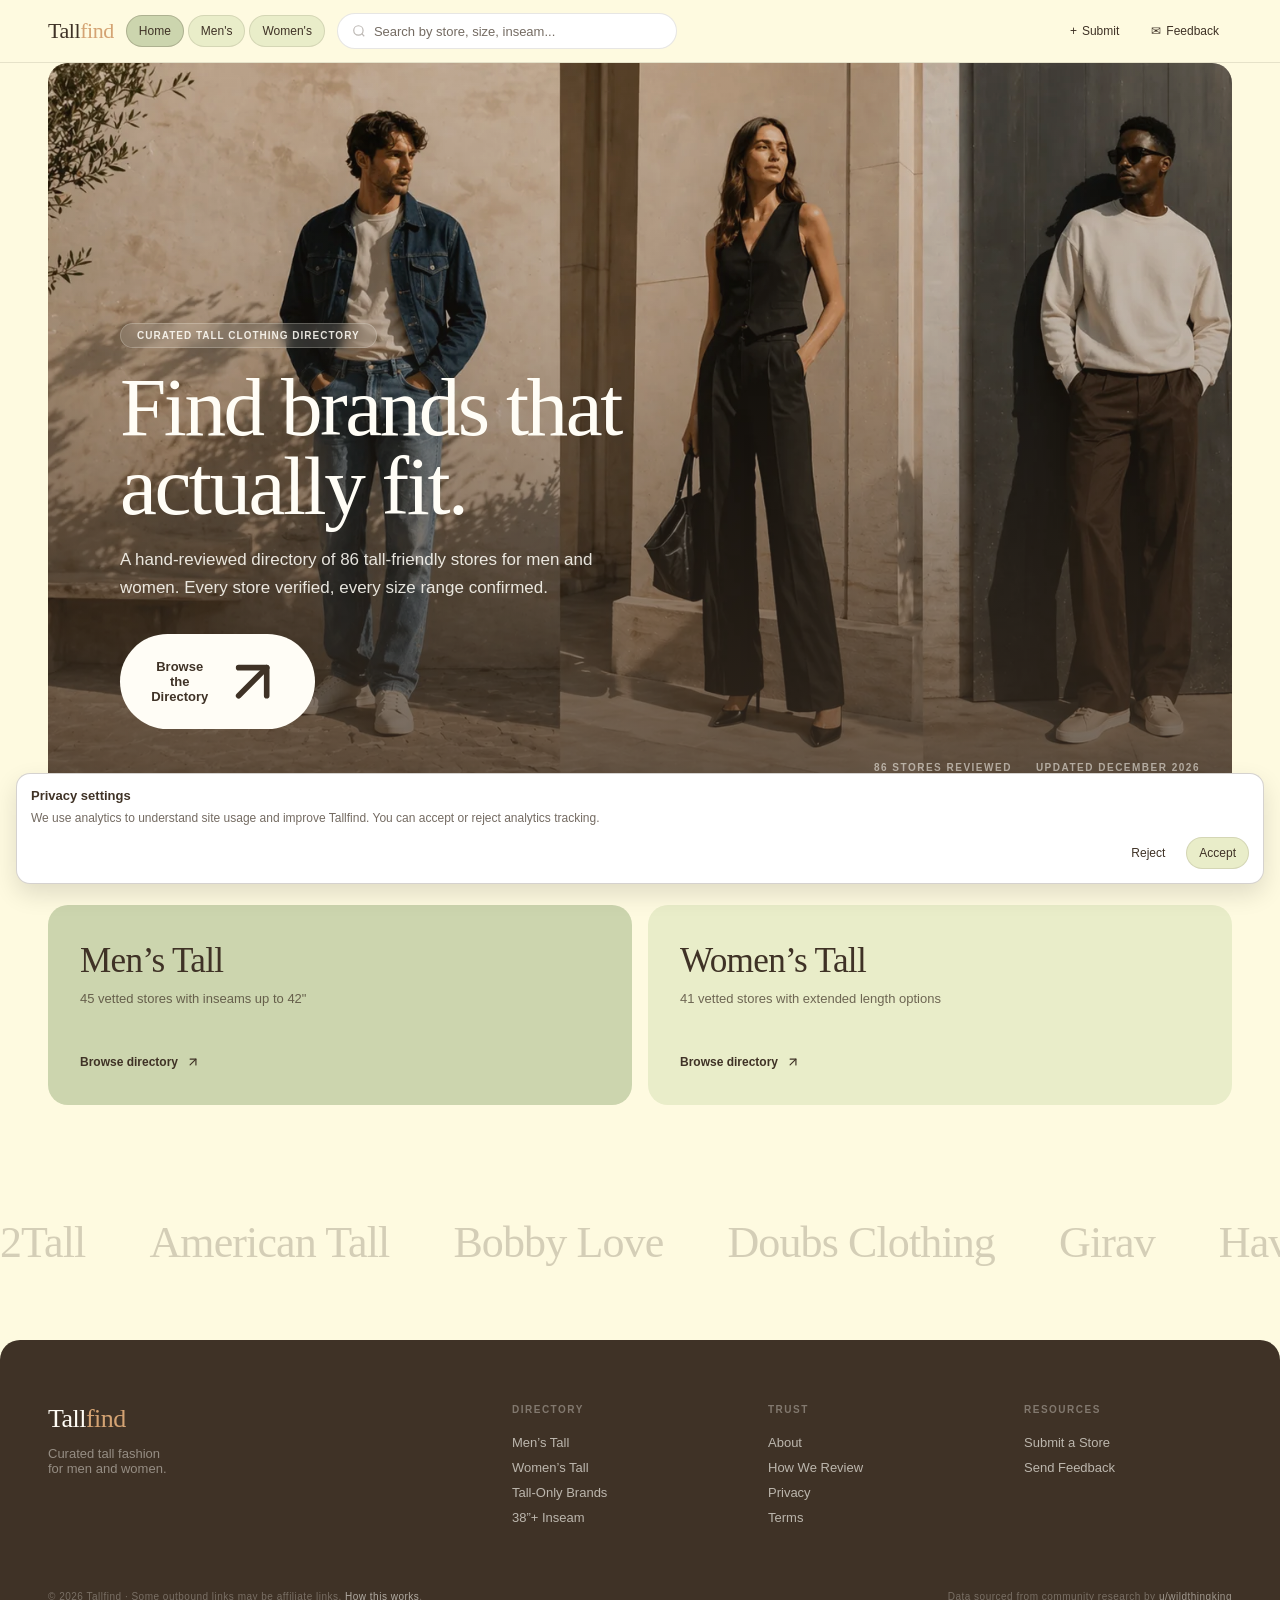
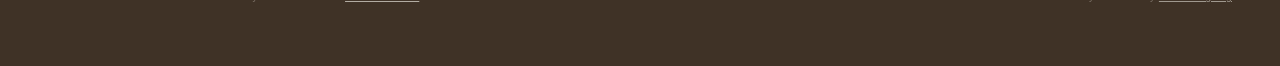
==== commit 5e468fc8: "Security hardening: close two stored-XSS sinks, add defensive headers (#13) Findings F-01 and F-02 f" ====
--- a/index.html
+++ b/index.html
@@ -3,6 +3,9 @@
 <head>
     <meta charset="UTF-8">
     <meta name="viewport" content="width=device-width, initial-scale=1.0">
+    <script>(function(){if(self!==top){try{top.location.href=self.location.href;}catch(e){document.documentElement.style.display='none';}}})();</script>
+    <meta name="referrer" content="strict-origin-when-cross-origin">
+    <meta http-equiv="Content-Security-Policy" content="default-src 'self'; script-src 'self' 'unsafe-inline' https://www.googletagmanager.com https://www.google-analytics.com; img-src 'self' data: https://www.google-analytics.com; style-src 'self' 'unsafe-inline' https://fonts.googleapis.com; font-src 'self' https://fonts.gstatic.com; connect-src 'self' https://*.google-analytics.com https://*.analytics.google.com https://formspree.io; form-action https://formspree.io; base-uri 'self'; object-src 'none';">
     <meta name="description" id="metaDesc" content="A hand-reviewed directory of tall-friendly clothing stores for men and women. Every store verified, every size range confirmed.">
     <meta name="theme-color" content="#fefae0">
     <link rel="canonical" href="https://tallfind.com/">
@@ -138,6 +141,7 @@
             <p>We'll review this store and add it to the directory if it meets our criteria.</p>
         </div>
         <form id="submitForm" action="https://formspree.io/f/mojpvnol" method="POST">
+            <input type="text" name="_gotcha" tabindex="-1" autocomplete="off" aria-hidden="true" style="position:absolute;left:-9999px;height:0;width:0;opacity:0">
             <div class="form-row">
                 <div class="form-group">
                     <label class="form-label">Store Name *</label>
@@ -194,6 +198,7 @@
         </div>
         <form id="feedbackForm" action="https://formspree.io/f/xgopvljl" method="POST">
             <input type="hidden" name="_subject" value="Tallfind Feedback">
+            <input type="text" name="_gotcha" tabindex="-1" autocomplete="off" aria-hidden="true" style="position:absolute;left:-9999px;height:0;width:0;opacity:0">
             <div class="form-group">
                 <label class="form-label">What kind of feedback?</label>
                 <select class="form-select" name="type">
